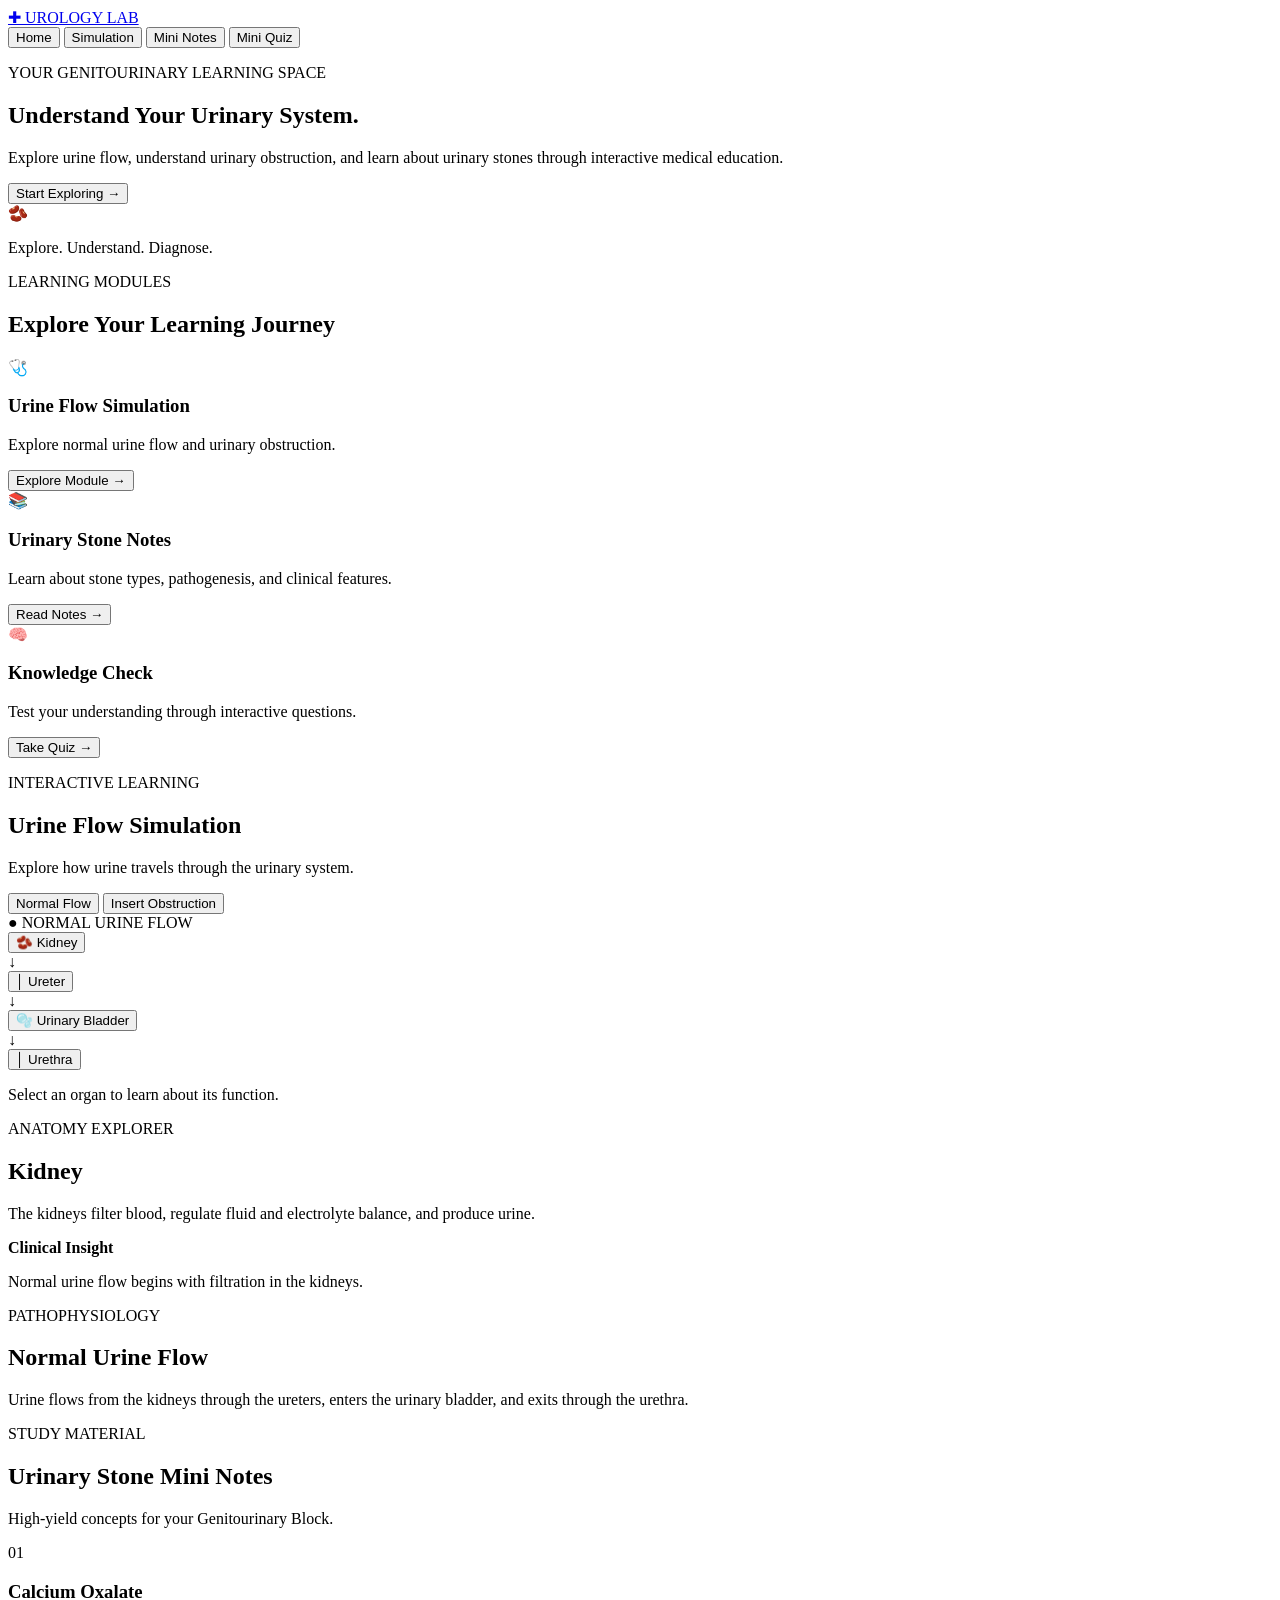
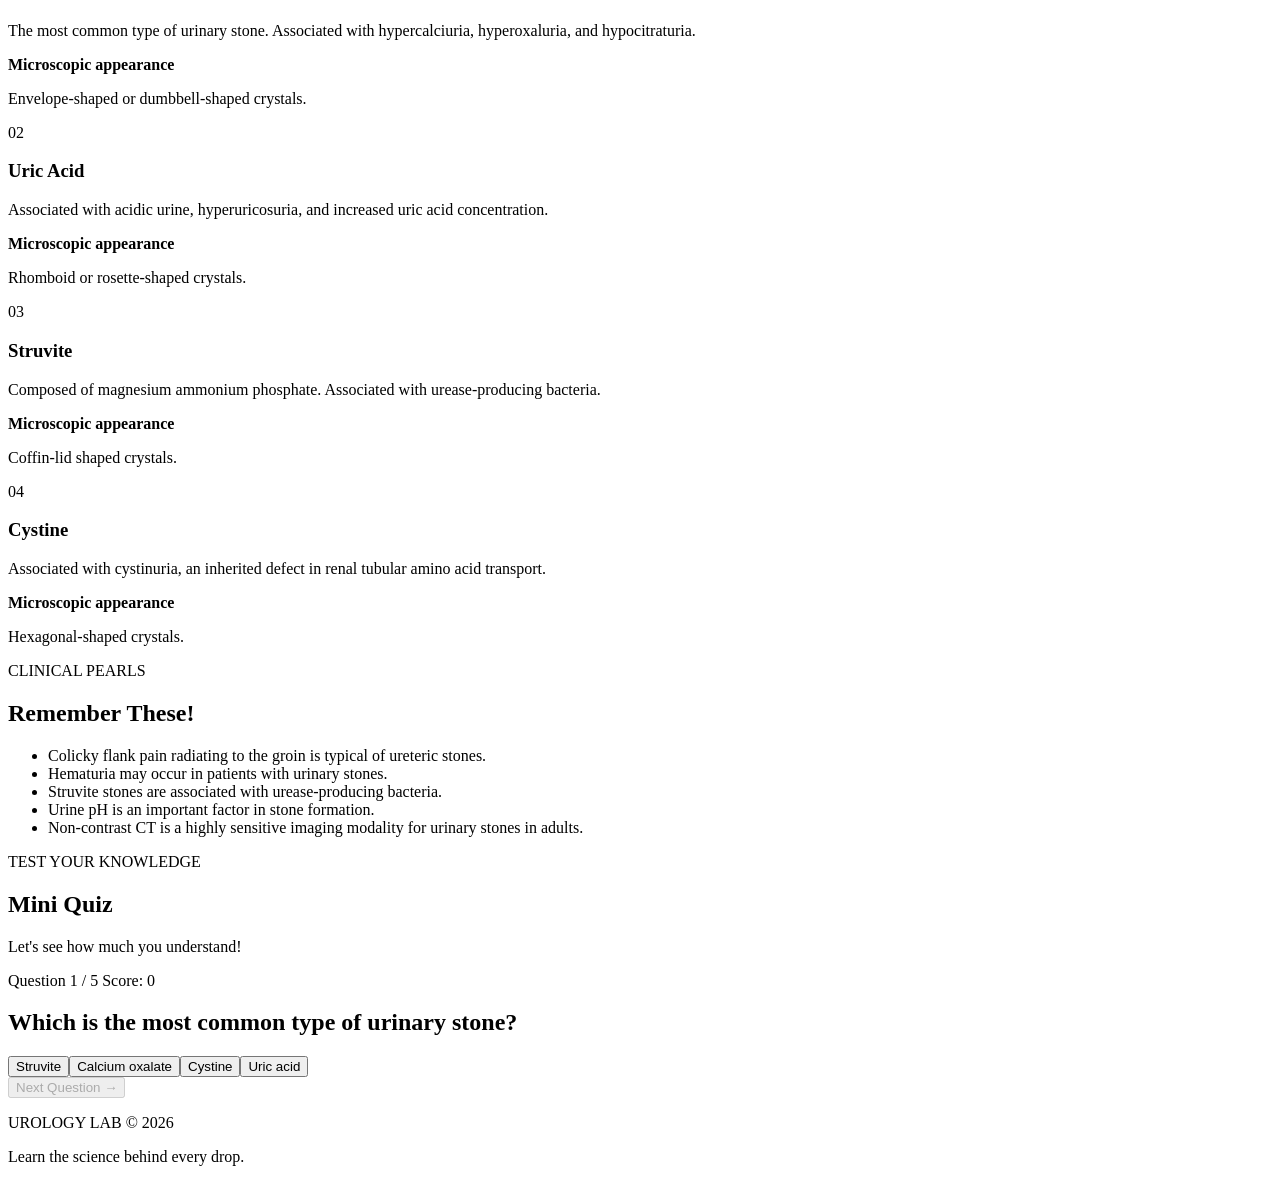
==== index.html @ d384be0d "Add files via upload" ====
<!DOCTYPE html>
<html lang="en">
<head>
  <meta charset="UTF-8">
  <meta name="viewport" content="width=device-width, initial-scale=1.0">
  <title>Urology Lab | Genitourinary Learning</title>
  <link rel="stylesheet" href="style.css">
</head>

<body>

  <!-- NAVIGATION -->
  <header class="navbar">
    <a class="brand" href="#">
      <span class="brand-icon">✚</span>
      UROLOGY LAB
    </a>

    <nav>
      <button class="nav-btn active" data-page="home">Home</button>
      <button class="nav-btn" data-page="simulation">Simulation</button>
      <button class="nav-btn" data-page="notes">Mini Notes</button>
      <button class="nav-btn" data-page="quiz">Mini Quiz</button>
    </nav>
  </header>

  <main>

    <!-- HOME PAGE -->
    <section id="home" class="page active">

      <div class="hero">
        <div class="hero-content">
          <p class="eyebrow">YOUR GENITOURINARY LEARNING SPACE</p>
          <h1>Understand Your
            <span>Urinary System.</span>
          </h1>
          <p>
            Explore urine flow, understand urinary
            obstruction, and learn about urinary stones
            through interactive medical education.
          </p>

          <button class="primary-btn" data-go="simulation">
            Start Exploring →
          </button>
        </div>

        <div class="hero-illustration">
          <div class="kidney-symbol">🫘</div>
          <p>Explore. Understand. Diagnose.</p>
        </div>
      </div>

      <div class="section-heading">
        <p class="eyebrow">LEARNING MODULES</p>
        <h2>Explore Your Learning Journey</h2>
      </div>

      <div class="module-grid">

        <article class="module-card purple">
          <span class="module-icon">🩺</span>
          <h3>Urine Flow Simulation</h3>
          <p>Explore normal urine flow and urinary obstruction.</p>
          <button data-go="simulation">Explore Module →</button>
        </article>

        <article class="module-card pink">
          <span class="module-icon">📚</span>
          <h3>Urinary Stone Notes</h3>
          <p>Learn about stone types, pathogenesis, and clinical features.</p>
          <button data-go="notes">Read Notes →</button>
        </article>

        <article class="module-card yellow">
          <span class="module-icon">🧠</span>
          <h3>Knowledge Check</h3>
          <p>Test your understanding through interactive questions.</p>
          <button data-go="quiz">Take Quiz →</button>
        </article>

      </div>
    </section>


    <!-- SIMULATION PAGE -->
    <section id="simulation" class="page">

      <div class="page-heading">
        <p class="eyebrow">INTERACTIVE LEARNING</p>
        <h1>Urine Flow Simulation</h1>
        <p>Explore how urine travels through the urinary system.</p>
      </div>

      <div class="simulation-controls">
        <button id="normalBtn" class="mode-btn active">
          Normal Flow
        </button>

        <button id="obstructionBtn" class="mode-btn">
          Insert Obstruction
        </button>
      </div>

      <div class="simulation-layout">

        <div class="anatomy-panel">

          <div class="flow-status" id="flowStatus">
            ● NORMAL URINE FLOW
          </div>

          <div class="urinary-diagram">

            <button class="organ" data-organ="kidney">
              🫘
              <span>Kidney</span>
            </button>

            <div class="urine-flow">↓</div>

            <button class="organ" data-organ="ureter">
              <span id="stone">│</span>
              <span>Ureter</span>
            </button>

            <div class="urine-flow">↓</div>

            <button class="organ" data-organ="bladder">
              🫧
              <span>Urinary Bladder</span>
            </button>

            <div class="urine-flow">↓</div>

            <button class="organ" data-organ="urethra">
              │
              <span>Urethra</span>
            </button>

          </div>

          <p class="diagram-caption">
            Select an organ to learn about its function.
          </p>
        </div>

        <div class="info-panel">
          <p class="eyebrow">ANATOMY EXPLORER</p>
          <h2 id="organTitle">Kidney</h2>
          <p id="organDescription">
            The kidneys filter blood, regulate fluid and
            electrolyte balance, and produce urine.
          </p>

          <div class="clinical-box">
            <strong>Clinical Insight</strong>
            <p id="clinicalInsight">
              Normal urine flow begins with filtration
              in the kidneys.
            </p>
          </div>
        </div>

      </div>

      <div class="pathophysiology-panel">
        <p class="eyebrow">PATHOPHYSIOLOGY</p>
        <h2 id="pathTitle">Normal Urine Flow</h2>
        <p id="pathDescription">
          Urine flows from the kidneys through the ureters,
          enters the urinary bladder, and exits through
          the urethra.
        </p>
      </div>

    </section>


    <!-- MINI NOTES PAGE -->
    <section id="notes" class="page">

      <div class="page-heading">
        <p class="eyebrow">STUDY MATERIAL</p>
        <h1>Urinary Stone Mini Notes</h1>
        <p>High-yield concepts for your Genitourinary Block.</p>
      </div>

      <div class="notes-grid">

        <article class="note-card">
          <span class="note-number">01</span>
          <h3>Calcium Oxalate</h3>
          <p>
            The most common type of urinary stone.
            Associated with hypercalciuria,
            hyperoxaluria, and hypocitraturia.
          </p>
          <div class="clinical-box">
            <strong>Microscopic appearance</strong>
            <p>Envelope-shaped or dumbbell-shaped crystals.</p>
          </div>
        </article>

        <article class="note-card">
          <span class="note-number">02</span>
          <h3>Uric Acid</h3>
          <p>
            Associated with acidic urine,
            hyperuricosuria, and increased uric acid
            concentration.
          </p>
          <div class="clinical-box">
            <strong>Microscopic appearance</strong>
            <p>Rhomboid or rosette-shaped crystals.</p>
          </div>
        </article>

        <article class="note-card">
          <span class="note-number">03</span>
          <h3>Struvite</h3>
          <p>
            Composed of magnesium ammonium phosphate.
            Associated with urease-producing bacteria.
          </p>
          <div class="clinical-box">
            <strong>Microscopic appearance</strong>
            <p>Coffin-lid shaped crystals.</p>
          </div>
        </article>

        <article class="note-card">
          <span class="note-number">04</span>
          <h3>Cystine</h3>
          <p>
            Associated with cystinuria, an inherited
            defect in renal tubular amino acid transport.
          </p>
          <div class="clinical-box">
            <strong>Microscopic appearance</strong>
            <p>Hexagonal-shaped crystals.</p>
          </div>
        </article>

      </div>

      <div class="pathophysiology-panel">
        <p class="eyebrow">CLINICAL PEARLS</p>
        <h2>Remember These!</h2>
        <ul>
          <li>Colicky flank pain radiating to the groin is typical of ureteric stones.</li>
          <li>Hematuria may occur in patients with urinary stones.</li>
          <li>Struvite stones are associated with urease-producing bacteria.</li>
          <li>Urine pH is an important factor in stone formation.</li>
          <li>Non-contrast CT is a highly sensitive imaging modality for urinary stones in adults.</li>
        </ul>
      </div>

    </section>


    <!-- MINI QUIZ PAGE -->
    <section id="quiz" class="page">

      <div class="page-heading">
        <p class="eyebrow">TEST YOUR KNOWLEDGE</p>
        <h1>Mini Quiz</h1>
        <p>Let's see how much you understand!</p>
      </div>

      <div class="quiz-card">

        <div class="quiz-progress">
          <span id="questionCounter">Question 1 / 5</span>
          <span id="scoreLabel">Score: 0</span>
        </div>

        <div class="progress-track">
          <div id="progressBar"></div>
        </div>

        <h2 id="questionText">Loading question...</h2>

        <div id="answerOptions" class="answer-options"></div>

        <div id="feedback" class="feedback"></div>

        <button id="nextBtn" class="primary-btn" disabled>
          Next Question →
        </button>

      </div>

    </section>

  </main>

  <footer>
    <p>UROLOGY LAB © 2026</p>
    <p>Learn the science behind every drop.</p>
  </footer>

  <script src="script.js"></script>
</body>
</html>
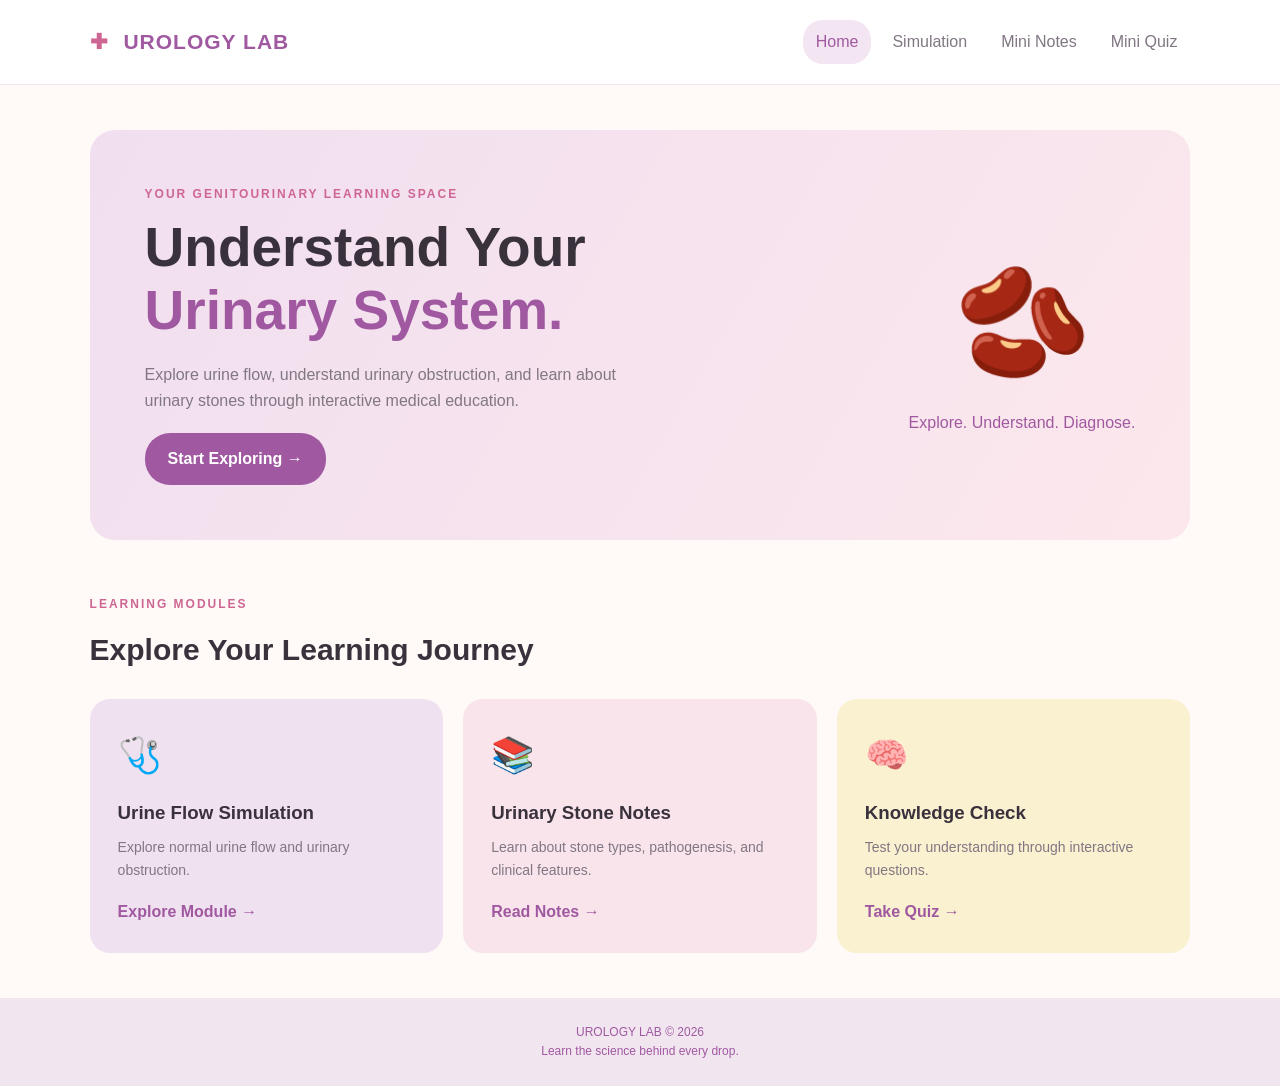
==== commit 2371c59c: "Update index.html" ====
--- a/index.html
+++ b/index.html
@@ -1,6 +1,6 @@
 
 <!DOCTYPE html>
-<html lang="en">
+<html lang="id">
 <head>
   <meta charset="UTF-8">
   <meta name="viewport" content="width=device-width, initial-scale=1.0">
--- a/style.css
+++ b/style.css
@@ -0,0 +1,518 @@
+
+/* ==================================
+   UROLOGY LAB - DESIGN SYSTEM
+================================== */
+
+:root {
+  --primary: #A059A0;
+  --secondary: #CE6693;
+  --peach: #FAC484;
+  --yellow: #F3E79B;
+
+  --background: #FFFAF8;
+  --white: #FFFFFF;
+  --text: #39313C;
+  --muted: #817783;
+  --border: #F0E5ED;
+}
+
+* {
+  margin: 0;
+  padding: 0;
+  box-sizing: border-box;
+}
+
+body {
+  font-family: Arial, sans-serif;
+  background: var(--background);
+  color: var(--text);
+  line-height: 1.6;
+}
+
+button {
+  font: inherit;
+  cursor: pointer;
+}
+
+/* NAVIGATION */
+
+.navbar {
+  display: flex;
+  justify-content: space-between;
+  align-items: center;
+  padding: 20px 7%;
+  background: var(--white);
+  border-bottom: 1px solid var(--border);
+  flex-wrap: wrap;
+  gap: 15px;
+}
+
+.brand {
+  color: var(--primary);
+  font-size: 21px;
+  font-weight: bold;
+  text-decoration: none;
+  letter-spacing: 1px;
+}
+
+.brand-icon {
+  color: var(--secondary);
+  margin-right: 8px;
+}
+
+.navbar nav {
+  display: flex;
+  gap: 8px;
+  flex-wrap: wrap;
+}
+
+.nav-btn {
+  border: none;
+  background: transparent;
+  color: var(--muted);
+  padding: 9px 13px;
+  border-radius: 20px;
+}
+
+.nav-btn:hover,
+.nav-btn.active {
+  background: #F3E5F2;
+  color: var(--primary);
+}
+
+/* PAGE NAVIGATION */
+
+.page {
+  display: none;
+  padding: 45px 7%;
+  min-height: 70vh;
+}
+
+.page.active {
+  display: block;
+}
+
+/* HERO */
+
+.hero {
+  background: linear-gradient(120deg, #F1DFF0, #FCE7EC);
+  border-radius: 25px;
+  padding: 55px;
+  display: flex;
+  align-items: center;
+  justify-content: space-between;
+  gap: 30px;
+  min-height: 350px;
+}
+
+.eyebrow {
+  color: var(--secondary);
+  font-size: 12px;
+  font-weight: bold;
+  letter-spacing: 2px;
+  margin-bottom: 12px;
+}
+
+.hero h1 {
+  font-size: clamp(32px, 5vw, 55px);
+  line-height: 1.15;
+  max-width: 550px;
+}
+
+.hero h1 span {
+  color: var(--primary);
+}
+
+.hero-content > p:not(.eyebrow) {
+  max-width: 480px;
+  margin: 20px 0;
+  color: var(--muted);
+}
+
+.hero-illustration {
+  text-align: center;
+  color: var(--primary);
+}
+
+.kidney-symbol {
+  font-size: 110px;
+}
+
+/* BUTTONS */
+
+.primary-btn {
+  background: var(--primary);
+  color: white;
+  border: none;
+  padding: 13px 23px;
+  border-radius: 25px;
+  font-weight: bold;
+  transition: 0.2s;
+}
+
+.primary-btn:hover {
+  background: #824682;
+  transform: translateY(-2px);
+}
+
+.primary-btn:disabled {
+  opacity: 0.4;
+  cursor: not-allowed;
+  transform: none;
+}
+
+/* MODULE CARDS */
+
+.section-heading {
+  margin: 55px 0 25px;
+}
+
+.section-heading h2,
+.page-heading h1 {
+  font-size: 30px;
+}
+
+.module-grid {
+  display: grid;
+  grid-template-columns: repeat(3, 1fr);
+  gap: 20px;
+}
+
+.module-card {
+  padding: 28px;
+  border-radius: 20px;
+  min-height: 230px;
+}
+
+.module-card h3 {
+  margin: 15px 0 8px;
+}
+
+.module-card p {
+  color: var(--muted);
+  font-size: 14px;
+  margin-bottom: 18px;
+}
+
+.module-card button {
+  border: none;
+  background: transparent;
+  color: var(--primary);
+  font-weight: bold;
+}
+
+.purple {
+  background: #F0E1F0;
+}
+
+.pink {
+  background: #F9E4EC;
+}
+
+.yellow {
+  background: #F9F1D0;
+}
+
+.module-icon {
+  font-size: 35px;
+}
+
+/* PAGE HEADING */
+
+.page-heading {
+  margin-bottom: 30px;
+}
+
+.page-heading > p:last-child {
+  color: var(--muted);
+}
+
+/* SIMULATION */
+
+.simulation-controls {
+  display: flex;
+  gap: 12px;
+  margin-bottom: 25px;
+  flex-wrap: wrap;
+}
+
+.mode-btn {
+  border: 1px solid var(--primary);
+  background: white;
+  color: var(--primary);
+  padding: 11px 20px;
+  border-radius: 25px;
+}
+
+.mode-btn.active {
+  background: var(--primary);
+  color: white;
+}
+
+.simulation-layout {
+  display: grid;
+  grid-template-columns: 1.2fr 1fr;
+  gap: 22px;
+}
+
+.anatomy-panel,
+.info-panel,
+.pathophysiology-panel,
+.quiz-card {
+  background: white;
+  border: 1px solid var(--border);
+  border-radius: 20px;
+  padding: 28px;
+}
+
+.flow-status {
+  color: #368A65;
+  font-size: 12px;
+  font-weight: bold;
+}
+
+.flow-status.blocked {
+  color: #C34B57;
+}
+
+.urinary-diagram {
+  display: flex;
+  align-items: center;
+  flex-direction: column;
+  padding: 20px;
+}
+
+.organ {
+  border: 2px solid var(--border);
+  border-radius: 14px;
+  background: #FCF5FA;
+  color: var(--primary);
+  min-width: 145px;
+  padding: 12px;
+  display: flex;
+  flex-direction: column;
+  align-items: center;
+  gap: 5px;
+  font-size: 15px;
+}
+
+.organ:hover {
+  border-color: var(--primary);
+  background: #F4E6F3;
+}
+
+.organ span:first-child {
+  font-size: 24px;
+}
+
+.urine-flow {
+  color: #368A65;
+  font-size: 25px;
+  padding: 5px;
+}
+
+#stone {
+  color: #C34B57;
+}
+
+.obstruction-mode .urine-flow {
+  color: #C34B57;
+}
+
+.diagram-caption {
+  text-align: center;
+  color: var(--muted);
+  font-size: 12px;
+}
+
+.info-panel h2 {
+  color: var(--primary);
+  margin-bottom: 15px;
+}
+
+.info-panel > p:not(.eyebrow) {
+  color: var(--muted);
+}
+
+.clinical-box {
+  background: #F9EEF6;
+  border-left: 4px solid var(--secondary);
+  padding: 15px;
+  border-radius: 10px;
+  margin-top: 20px;
+  font-size: 14px;
+}
+
+.clinical-box p {
+  margin-top: 7px;
+  color: var(--muted);
+}
+
+.pathophysiology-panel {
+  margin-top: 22px;
+}
+
+.pathophysiology-panel h2 {
+  margin-bottom: 10px;
+}
+
+.pathophysiology-panel p,
+.pathophysiology-panel li {
+  color: var(--muted);
+}
+
+.pathophysiology-panel ul {
+  padding-left: 22px;
+}
+
+/* MINI NOTES */
+
+.notes-grid {
+  display: grid;
+  grid-template-columns: repeat(2, 1fr);
+  gap: 20px;
+}
+
+.note-card {
+  background: white;
+  border: 1px solid var(--border);
+  border-radius: 18px;
+  padding: 25px;
+}
+
+.note-number {
+  color: var(--secondary);
+  font-weight: bold;
+  font-size: 14px;
+}
+
+.note-card h3 {
+  color: var(--primary);
+  margin: 10px 0;
+}
+
+.note-card > p {
+  color: var(--muted);
+  font-size: 14px;
+}
+
+/* QUIZ */
+
+.quiz-card {
+  max-width: 700px;
+  margin: auto;
+}
+
+.quiz-progress {
+  display: flex;
+  justify-content: space-between;
+  color: var(--muted);
+  font-size: 13px;
+  margin-bottom: 12px;
+}
+
+.progress-track {
+  height: 7px;
+  background: #F0E5ED;
+  border-radius: 20px;
+  overflow: hidden;
+  margin-bottom: 30px;
+}
+
+#progressBar {
+  height: 100%;
+  width: 20%;
+  background: var(--secondary);
+  transition: 0.3s;
+}
+
+.quiz-card h2 {
+  font-size: 20px;
+  margin-bottom: 22px;
+}
+
+.answer-options {
+  display: grid;
+  gap: 12px;
+}
+
+.answer-option {
+  text-align: left;
+  background: white;
+  border: 1px solid var(--border);
+  padding: 14px;
+  border-radius: 12px;
+  color: var(--text);
+}
+
+.answer-option:hover {
+  border-color: var(--primary);
+}
+
+.answer-option.selected {
+  background: #F3E5F2;
+  border-color: var(--primary);
+}
+
+.answer-option.correct {
+  background: #E3F4E9;
+  border-color: #368A65;
+}
+
+.answer-option.wrong {
+  background: #FCE8E8;
+  border-color: #C34B57;
+}
+
+.answer-option:disabled {
+  cursor: default;
+}
+
+.feedback {
+  margin: 20px 0;
+  font-size: 14px;
+  color: var(--muted);
+}
+
+/* FOOTER */
+
+footer {
+  background: #F1E5F0;
+  padding: 25px 7%;
+  text-align: center;
+  color: var(--primary);
+  font-size: 12px;
+}
+
+/* MOBILE RESPONSIVE */
+
+@media (max-width: 750px) {
+
+  .navbar {
+    justify-content: center;
+  }
+
+  .navbar nav {
+    justify-content: center;
+  }
+
+  .hero {
+    padding: 30px;
+    flex-direction: column;
+    align-items: flex-start;
+  }
+
+  .module-grid,
+  .notes-grid,
+  .simulation-layout {
+    grid-template-columns: 1fr;
+  }
+
+  .page {
+    padding: 30px 5%;
+  }
+
+  .hero-illustration {
+    align-self: center;
+  }
+}
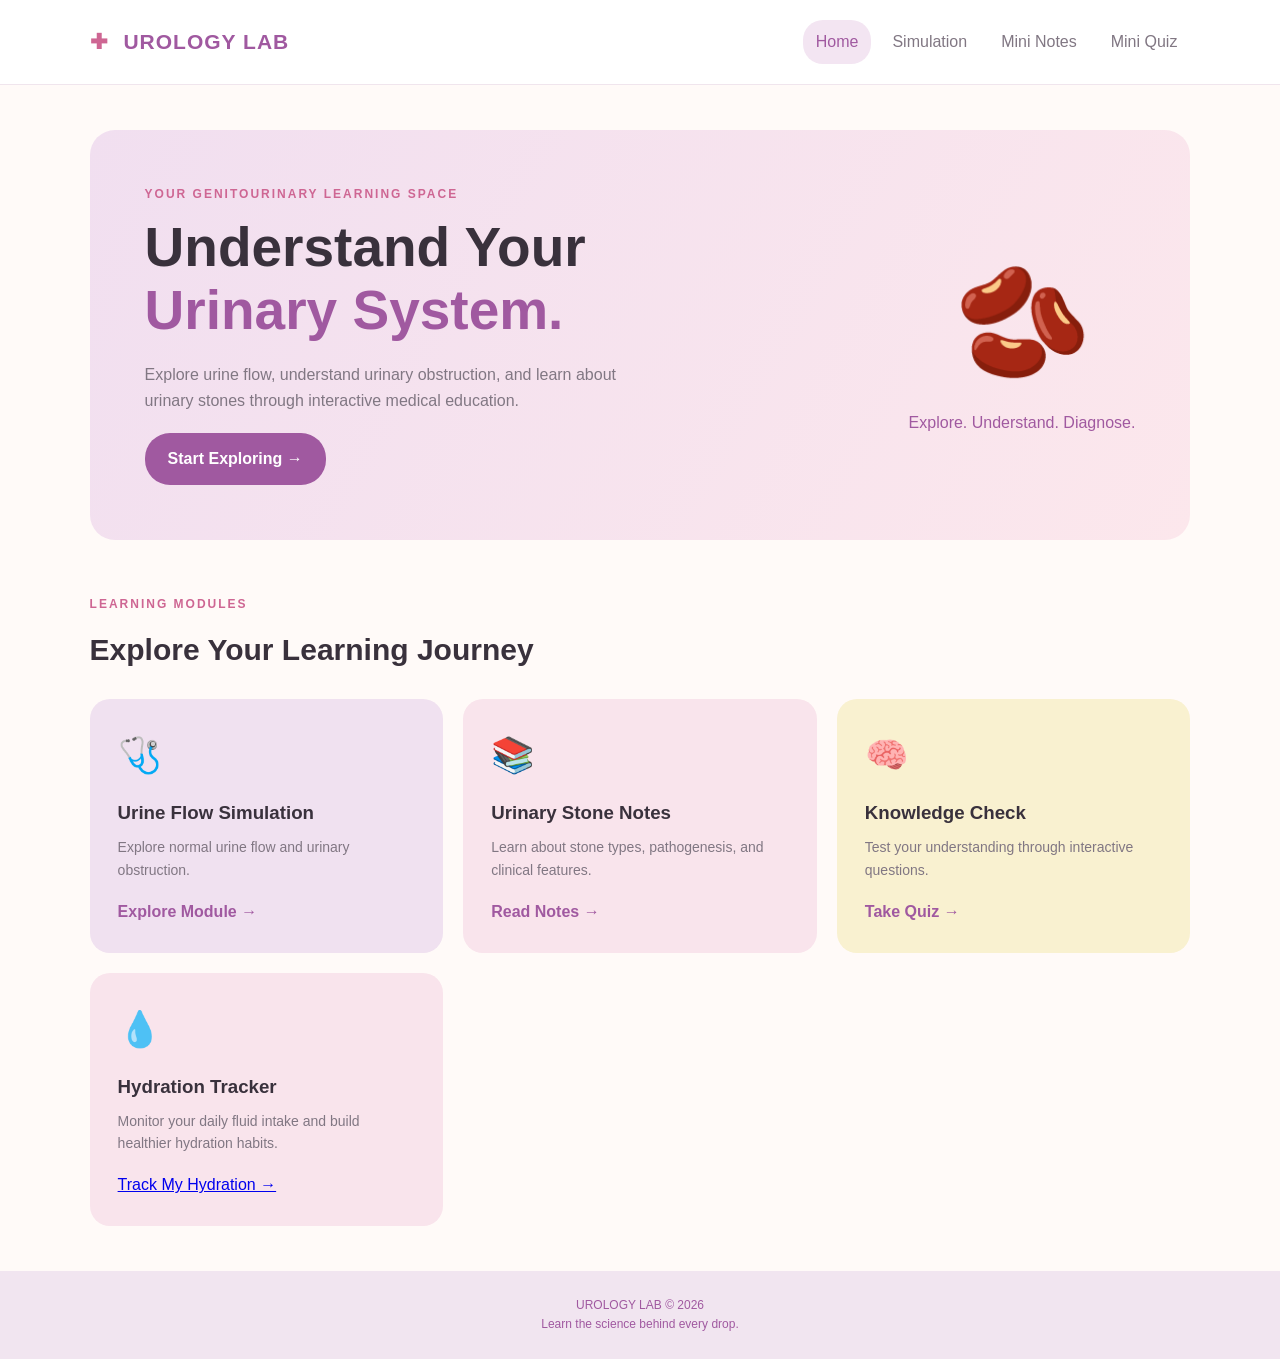
==== commit 107f612f: "Update index.html" ====
--- a/index.html
+++ b/index.html
@@ -80,6 +80,15 @@
           <p>Test your understanding through interactive questions.</p>
           <button data-go="quiz">Take Quiz →</button>
         </article>
+
+<article class="module-card pink">
+  <span class="module-icon">💧</span>
+  <h3>Hydration Tracker</h3>
+  <p>Monitor your daily fluid intake and build healthier hydration habits.</p>
+  <a href="hydration.html" class="module-link">
+    Track My Hydration →
+  </a>
+</article>
 
       </div>
     </section>
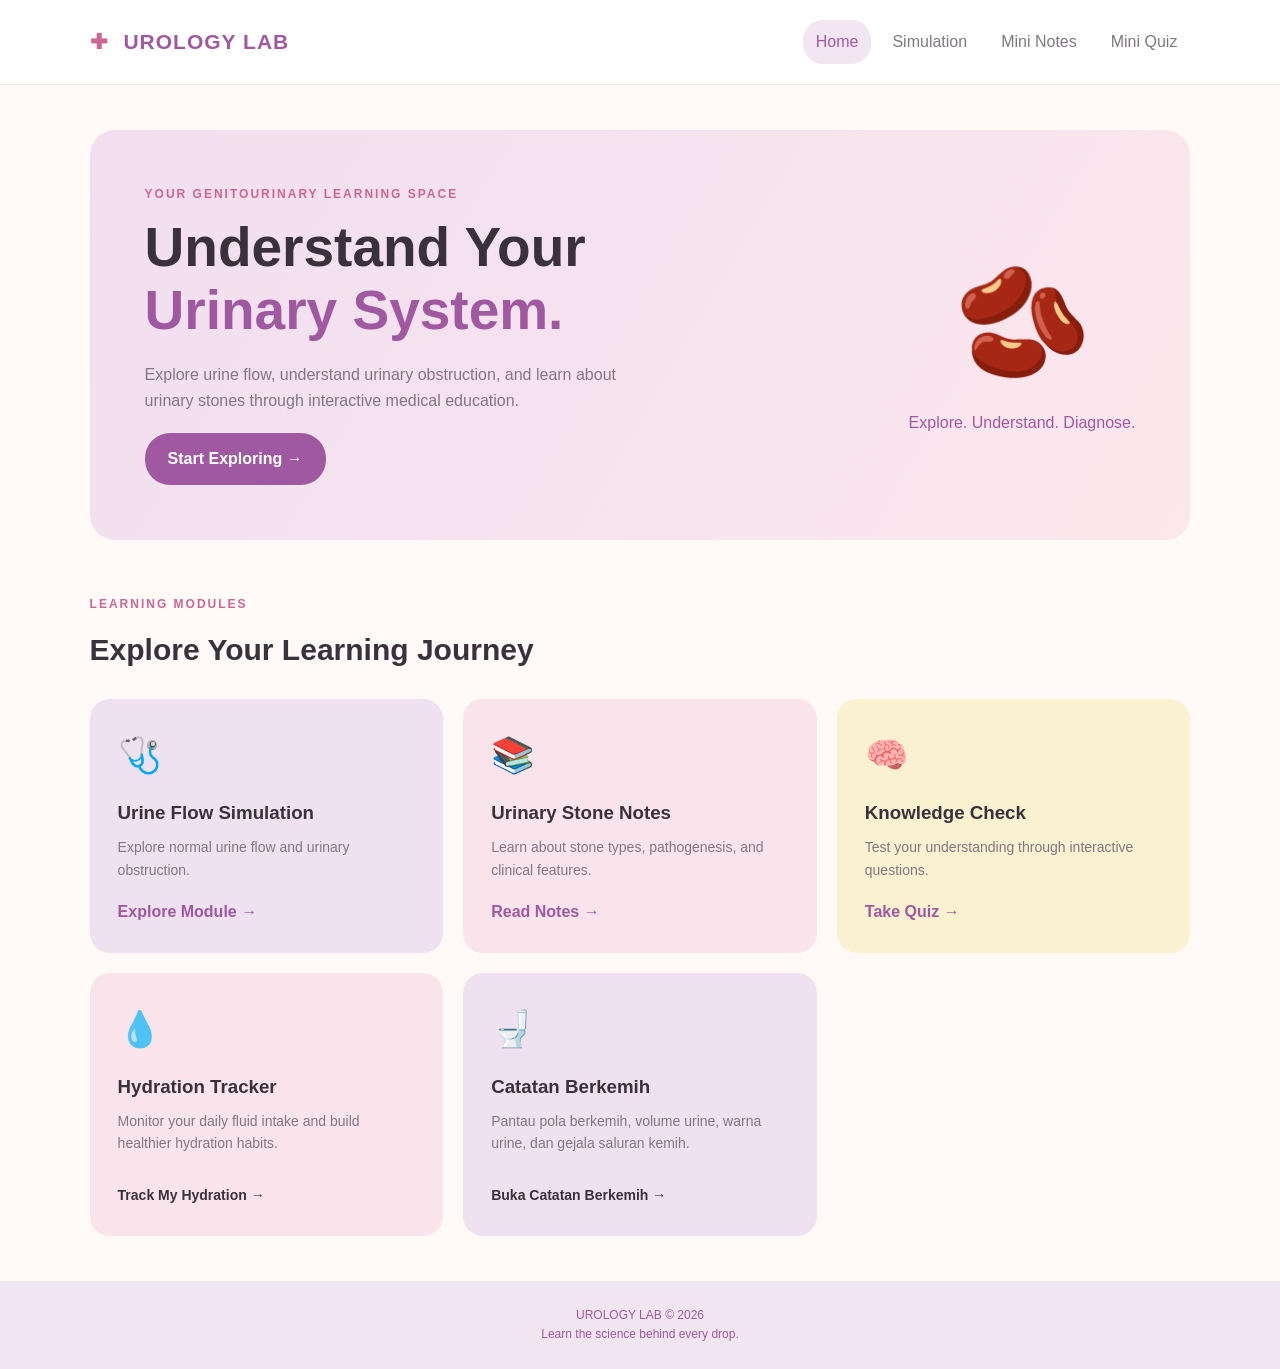
==== commit 7fca3b9c: "Update index.html" ====
--- a/index.html
+++ b/index.html
@@ -87,6 +87,18 @@
   <p>Monitor your daily fluid intake and build healthier hydration habits.</p>
   <a href="hydration.html" class="module-link">
     Track My Hydration →
+  </a>
+</article>
+
+<article class="module-card purple">
+  <span class="module-icon">🚽</span>
+  <h3>Catatan Berkemih</h3>
+  <p>
+    Pantau pola berkemih, volume urine, warna urine,
+    dan gejala saluran kemih.
+  </p>
+  <a href="diary.html" class="module-link">
+    Buka Catatan Berkemih →
   </a>
 </article>
 
--- a/style.css
+++ b/style.css
@@ -516,3 +516,16 @@
     align-self: center;
   }
 }
+
+.module-link {
+  display: inline-block;
+  margin-top: 12px;
+  color: inherit;
+  font-weight: bold;
+  font-size: 14px;
+  text-decoration: none;
+}
+
+.module-link:hover {
+  text-decoration: underline;
+}
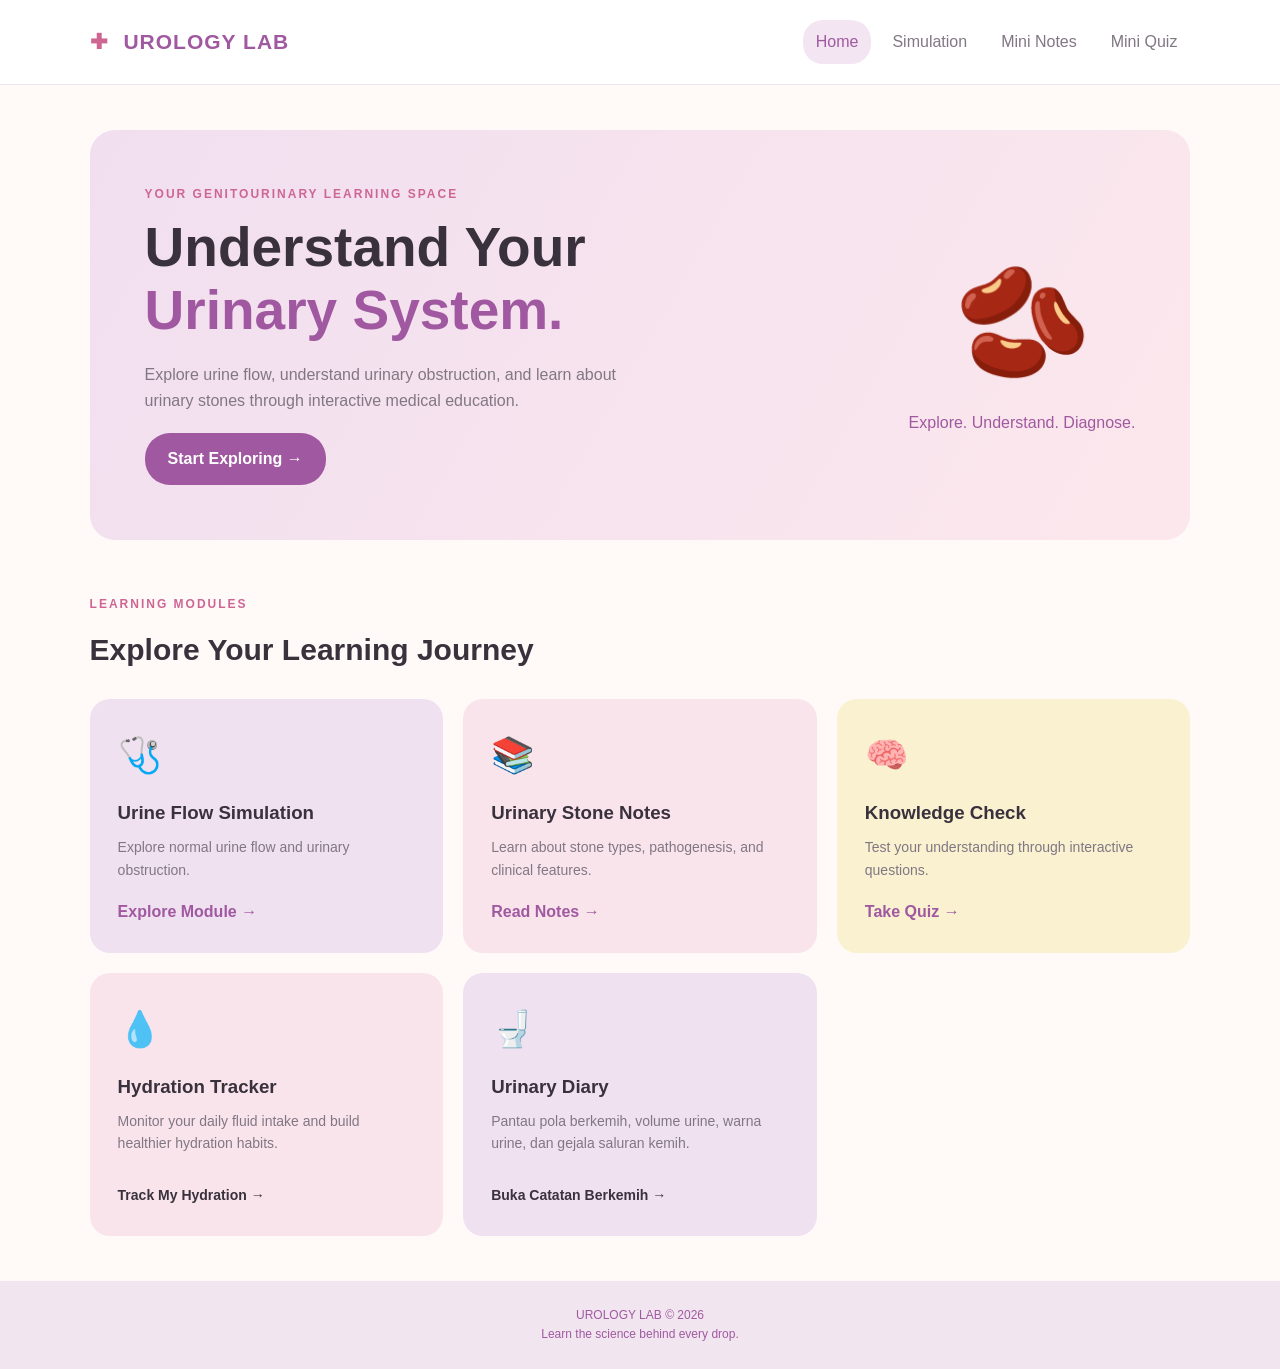
==== commit f7629f76: "Update index.html" ====
--- a/index.html
+++ b/index.html
@@ -92,7 +92,7 @@
 
 <article class="module-card purple">
   <span class="module-icon">🚽</span>
-  <h3>Catatan Berkemih</h3>
+  <h3>Urinary Diary</h3>
   <p>
     Pantau pola berkemih, volume urine, warna urine,
     dan gejala saluran kemih.
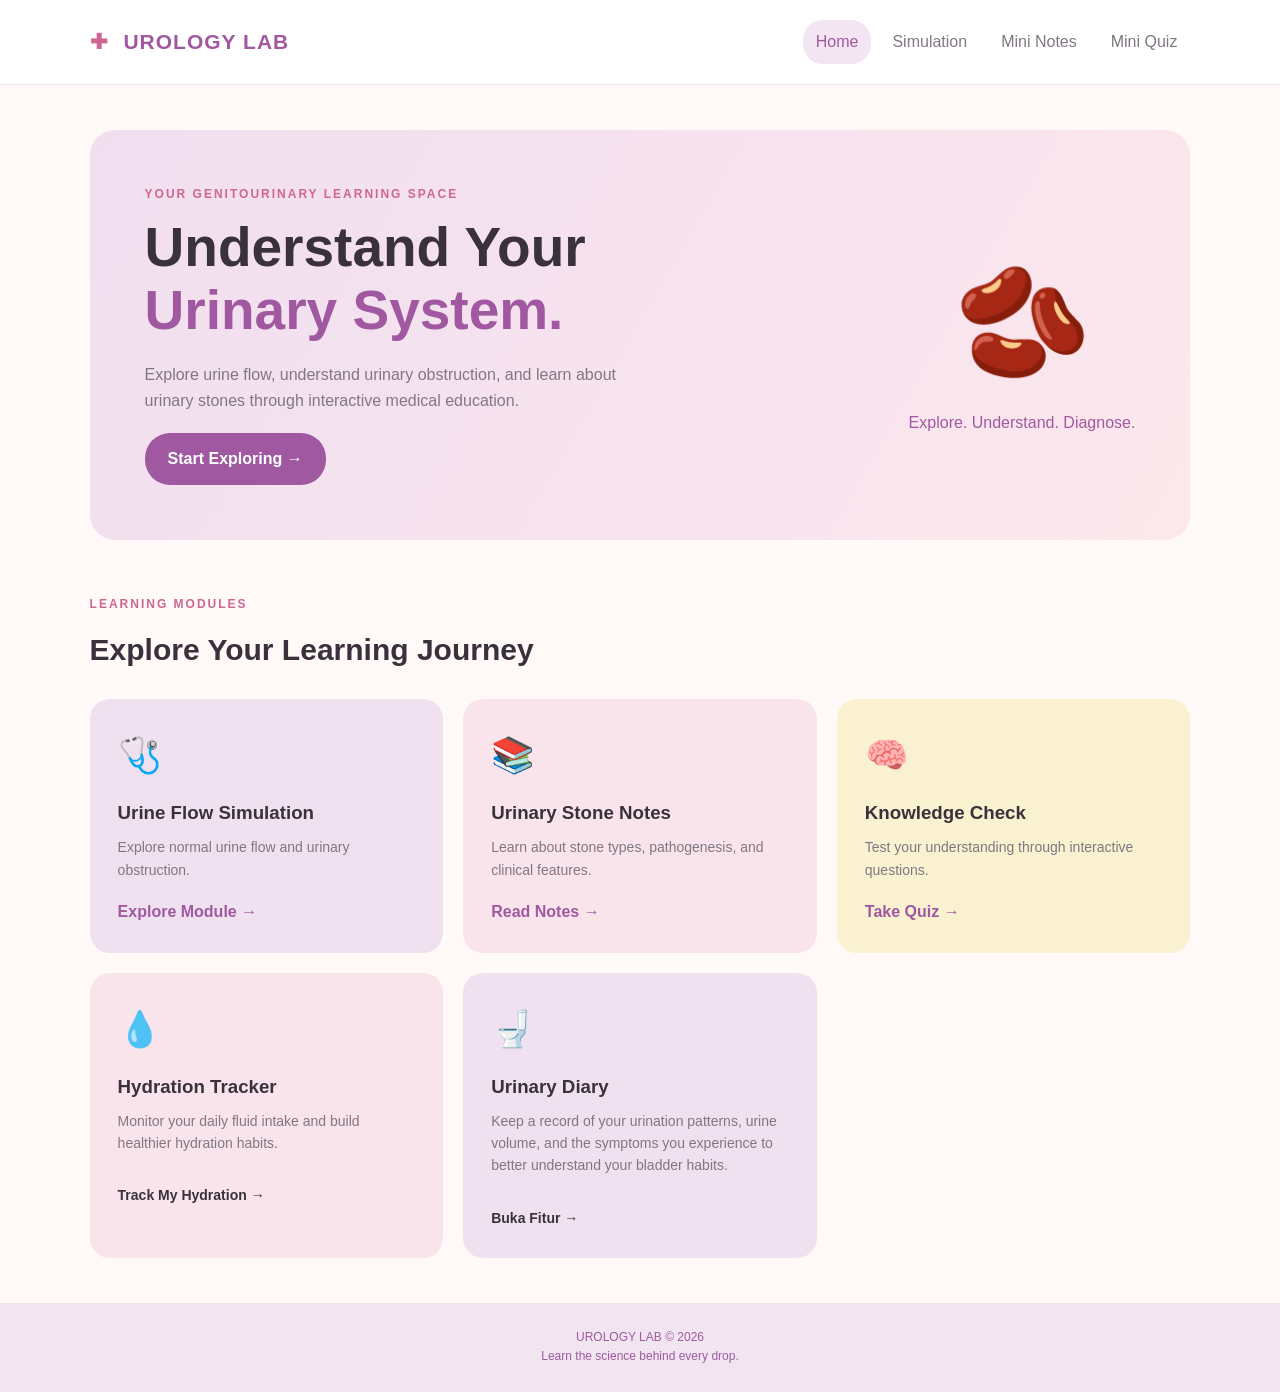
==== commit d2022a4f: "Update index.html" ====
--- a/index.html
+++ b/index.html
@@ -90,17 +90,18 @@
   </a>
 </article>
 
+
 <article class="module-card purple">
   <span class="module-icon">🚽</span>
   <h3>Urinary Diary</h3>
   <p>
-    Pantau pola berkemih, volume urine, warna urine,
-    dan gejala saluran kemih.
+   Keep a record of your urination patterns, urine volume, and the symptoms you experience to better understand your bladder habits.
   </p>
   <a href="diary.html" class="module-link">
-    Buka Catatan Berkemih →
+    Buka Fitur →
   </a>
 </article>
+
 
       </div>
     </section>
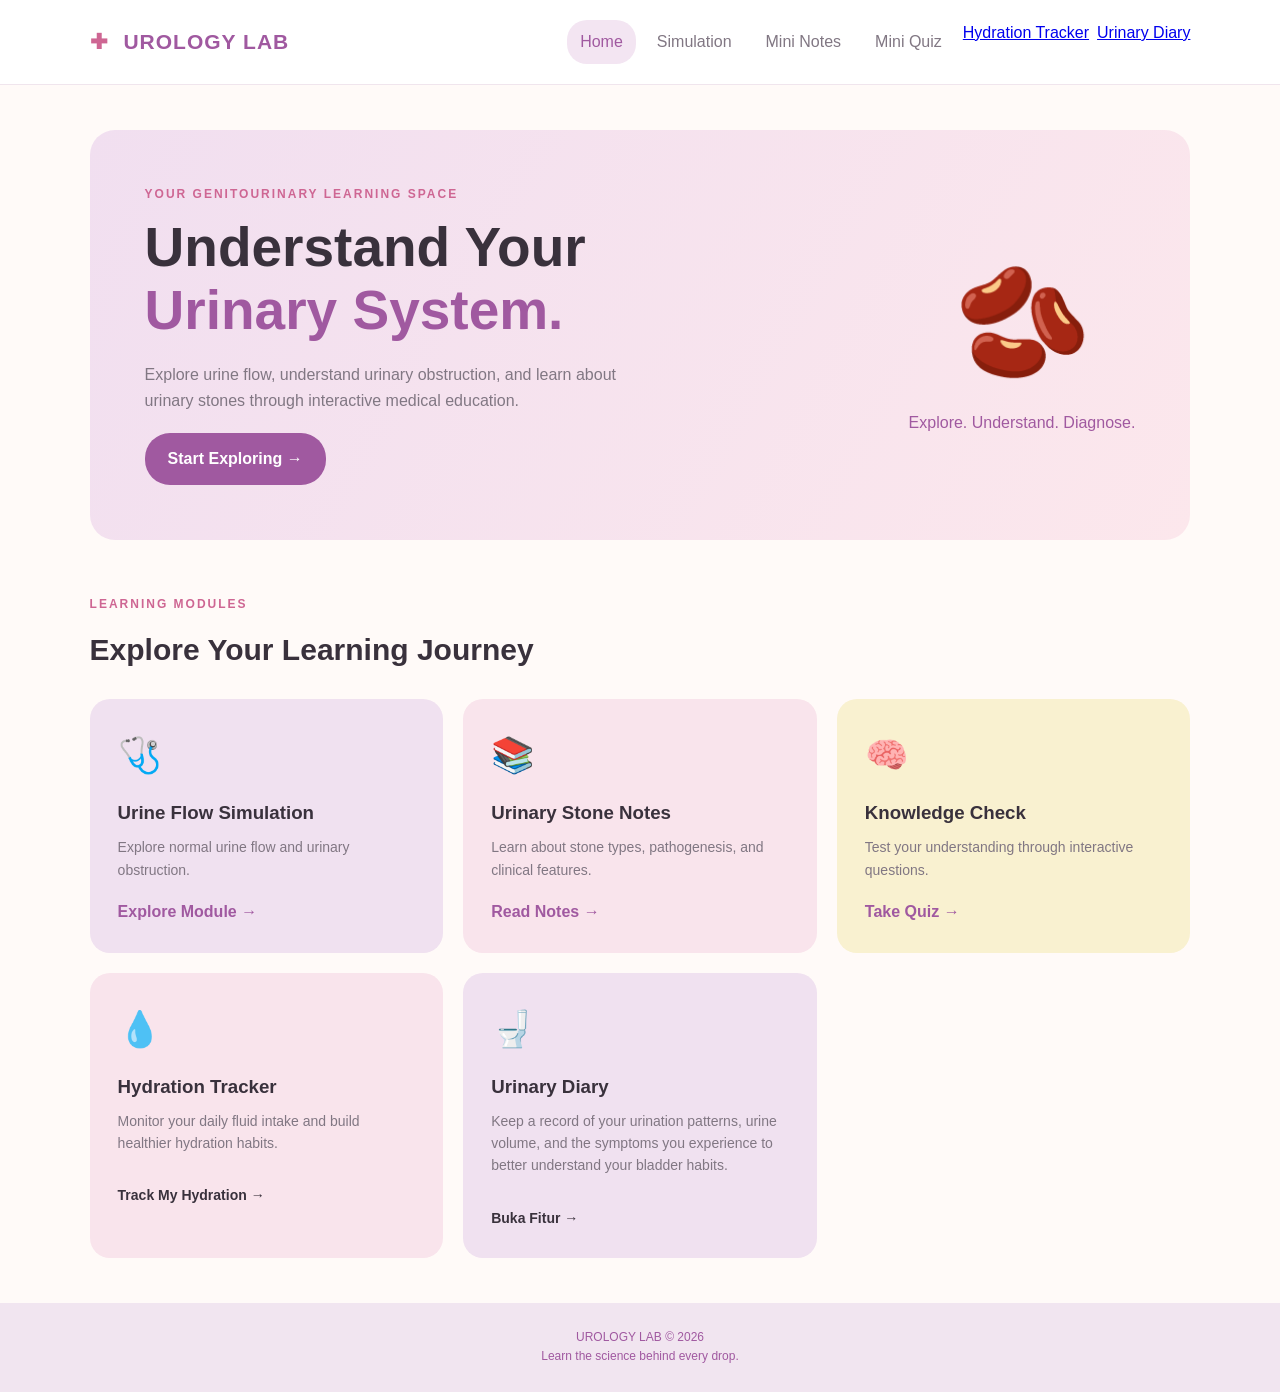
==== commit 8c482790: "Update index.html" ====
--- a/index.html
+++ b/index.html
@@ -22,6 +22,8 @@
       <button class="nav-btn" data-page="simulation">Simulation</button>
       <button class="nav-btn" data-page="notes">Mini Notes</button>
       <button class="nav-btn" data-page="quiz">Mini Quiz</button>
+      <a href="hydration.html">Hydration Tracker</a>
+<a href="diary.html">Urinary Diary</a>
     </nav>
   </header>
 
